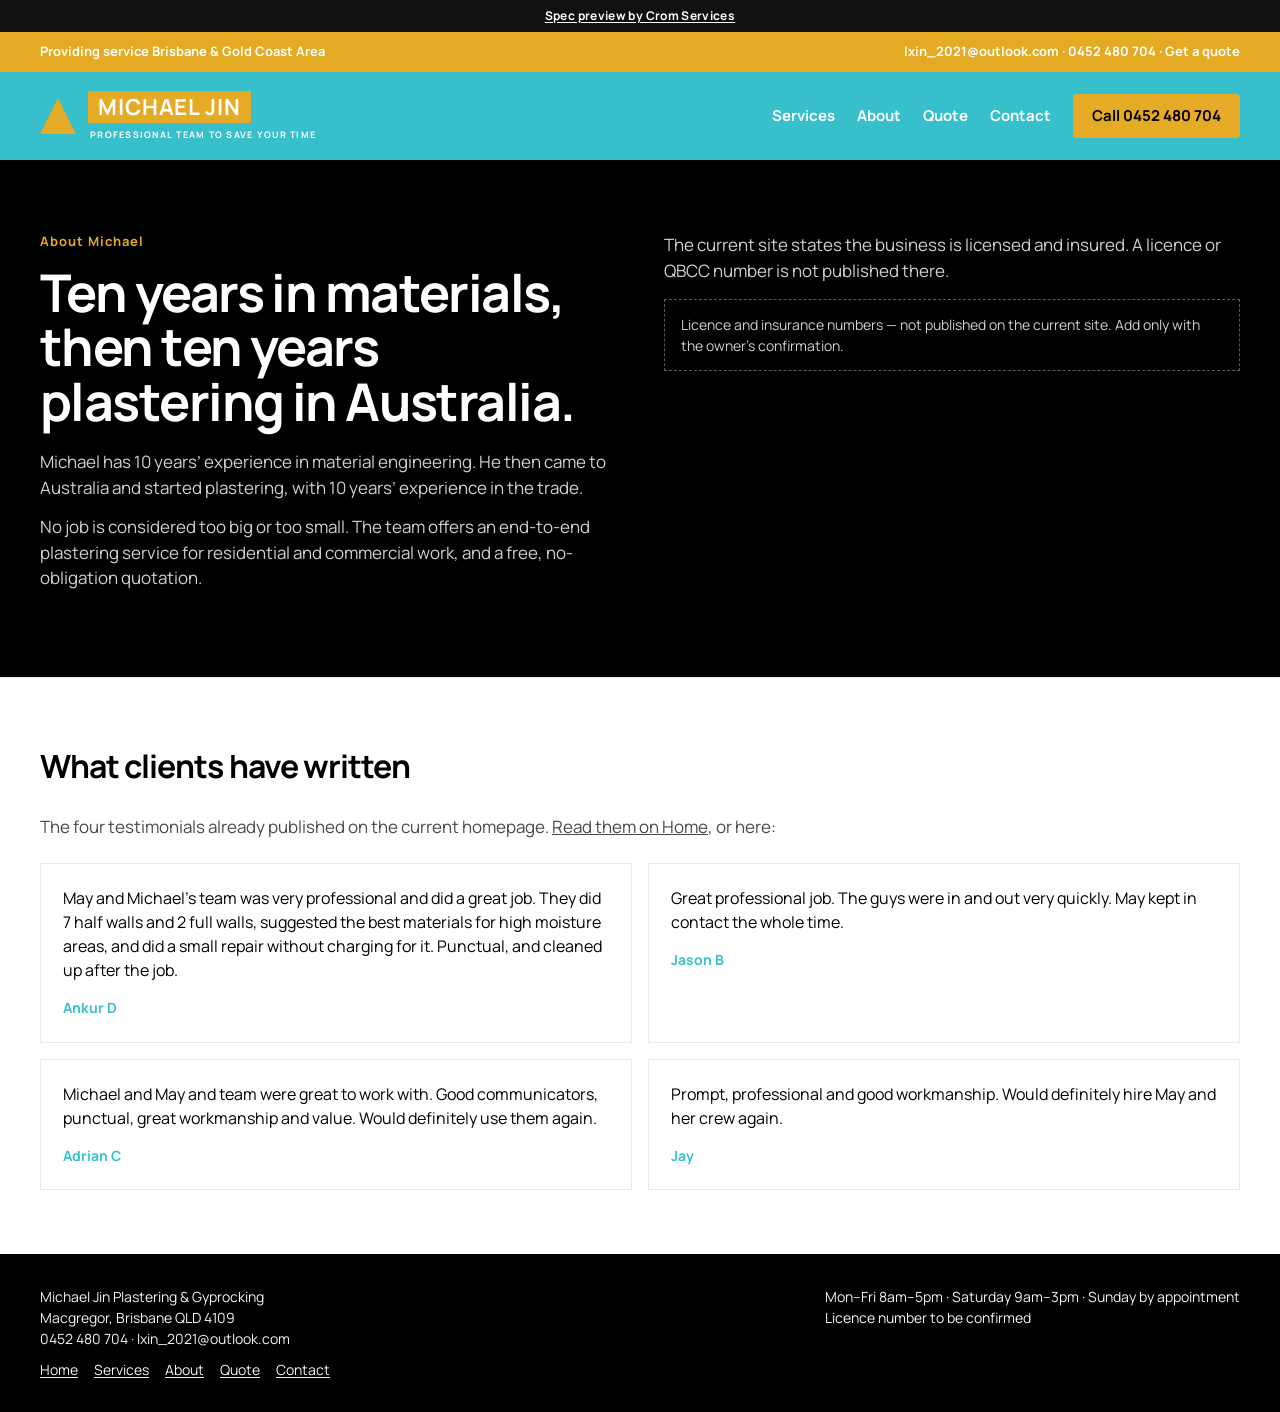
==== about.html @ 3e1ec268 "Build static spec preview for Michael Jin Plastering Five-page HTML/CSS preview from the v1.2 wirefr" ====
<!DOCTYPE html>
<html lang="en-AU">
<head>
  <meta charset="UTF-8">
  <meta name="viewport" content="width=device-width, initial-scale=1">
  <meta name="robots" content="noindex, nofollow">
  <title>About Michael Jin Plastering &amp; Gyprocking | Brisbane</title>
  <meta name="description" content="Michael has 10 years in material engineering and 10 years’ plastering in Australia. Based in Macgregor. Call 0452 480 704.">
  <link rel="canonical" href="https://cromservices.github.io/michael-jin-plastering-preview/about.html">
  <link rel="stylesheet" href="css/site.css">
  <script type="application/ld+json">
  {"@context":"https://schema.org","@type":["LocalBusiness","ProfessionalService"],"name":"Michael Jin Plastering & Gyprocking Brisbane","telephone":"+61452480704","email":"lxin_2021@outlook.com","address":{"@type":"PostalAddress","addressLocality":"Macgregor","addressRegion":"QLD","postalCode":"4109","addressCountry":"AU"},"areaServed":["Brisbane","Gold Coast"]}
  </script>
</head>
<body>
  <div class="preview-bar"><a href="https://cromservices.com.au">Spec preview by Crom Services</a></div>
  <div class="util">
    <div class="wrap">
      <span>Providing service Brisbane &amp; Gold Coast Area</span>
      <span><a href="mailto:lxin_2021@outlook.com">lxin_2021@outlook.com</a> · <a href="tel:+61452480704">0452 480 704</a> · <a href="quote.html">Get a quote</a></span>
    </div>
  </div>
  <header class="site">
    <div class="wrap">
      <a class="brand" href="index.html">
        <span class="mark" aria-hidden="true"></span>
        <div class="lockup">
          <div class="brand-name">Michael Jin</div>
          <div class="brand-tag">Professional team to save your time</div>
        </div>
      </a>
      <nav class="primary" aria-label="Primary">
        <a href="services.html">Services</a>
        <a href="about.html" aria-current="page">About</a>
        <a href="quote.html">Quote</a>
        <a href="contact.html">Contact</a>
        <a class="btn btn-gold" href="tel:+61452480704">Call 0452 480 704</a>
      </nav>
    </div>
  </header>
  <nav class="mobile" aria-label="Primary mobile">
    <div class="wrap">
      <a href="services.html">Services</a>
      <a href="about.html" aria-current="page">About</a>
      <a href="quote.html">Quote</a>
      <a href="contact.html">Contact</a>
    </div>
  </nav>

  <section class="about">
    <div class="wrap about-grid">
      <div>
        <p class="kicker">About Michael</p>
        <h1>Ten years in materials, then ten years plastering in Australia.</h1>
        <p>Michael has 10 years’ experience in material engineering. He then came to Australia and started plastering, with 10 years’ experience in the trade.</p>
        <p>No job is considered too big or too small. The team offers an end-to-end plastering service for residential and commercial work, and a free, no-obligation quotation.</p>
      </div>
      <div>
        <p>The current site states the business is licensed and insured. A licence or QBCC number is not published there.</p>
        <p class="lic">Licence and insurance numbers — not published on the current site. Add only with the owner’s confirmation.</p>
      </div>
    </div>
  </section>

  <section class="reviews">
    <div class="wrap">
      <h2>What clients have written</h2>
      <p class="help" style="color:var(--muted);margin-bottom:24px">The four testimonials already published on the current homepage. <a href="index.html#quote" style="text-decoration:underline">Read them on Home</a>, or here:</p>
      <div class="rev-grid">
        <article class="rev">
          <p>May and Michael’s team was very professional and did a great job. They did 7 half walls and 2 full walls, suggested the best materials for high moisture areas, and did a small repair without charging for it. Punctual, and cleaned up after the job.</p>
          <cite>Ankur D</cite>
        </article>
        <article class="rev">
          <p>Great professional job. The guys were in and out very quickly. May kept in contact the whole time.</p>
          <cite>Jason B</cite>
        </article>
        <article class="rev">
          <p>Michael and May and team were great to work with. Good communicators, punctual, great workmanship and value. Would definitely use them again.</p>
          <cite>Adrian C</cite>
        </article>
        <article class="rev">
          <p>Prompt, professional and good workmanship. Would definitely hire May and her crew again.</p>
          <cite>Jay</cite>
        </article>
      </div>
    </div>
  </section>

  <footer class="site">
    <div class="wrap">
      <div>
        Michael Jin Plastering &amp; Gyprocking<br>
        Macgregor, Brisbane QLD 4109<br>
        <a href="tel:+61452480704">0452 480 704</a> · <a href="mailto:lxin_2021@outlook.com">lxin_2021@outlook.com</a>
        <nav aria-label="Footer">
          <a href="index.html">Home</a>
          <a href="services.html">Services</a>
          <a href="about.html">About</a>
          <a href="quote.html">Quote</a>
          <a href="contact.html">Contact</a>
        </nav>
      </div>
      <div>Mon–Fri 8am–5pm · Saturday 9am–3pm · Sunday by appointment<br>Licence number to be confirmed</div>
    </div>
  </footer>
  <div class="sticky">
    <a class="btn btn-gold" href="tel:+61452480704">Call 0452 480 704</a>
    <a class="btn btn-line-light" href="quote.html">Get a quote</a>
  </div>
</body>
</html>
---- css/site.css ----
@font-face {
  font-family: Manrope;
  src: url("../fonts/manrope-400.woff2") format("woff2");
  font-weight: 400;
  font-style: normal;
  font-display: swap;
}
@font-face {
  font-family: Manrope;
  src: url("../fonts/manrope-700.woff2") format("woff2");
  font-weight: 700;
  font-style: normal;
  font-display: swap;
}

:root {
  --gold: #E5AB26;
  --gold-bar: #E4AA24;
  --teal: #37BFCB;
  --ink: #000000;
  --paper: #FFFFFF;
  --mist: #F9F9F9;
  --muted: #494A4C;
  --line: #EAEAEA;
}

* { box-sizing: border-box; margin: 0; padding: 0; }

html, body { background: var(--mist); color: var(--ink); }

body {
  font-family: Manrope, "Segoe UI", sans-serif;
  font-size: 17px;
  font-weight: 400;
  line-height: 1.5;
  -webkit-font-smoothing: antialiased;
}

h1, h2, h3, .brand-name { font-weight: 700; letter-spacing: -0.03em; }

a { color: inherit; text-decoration: none; }

.wrap { width: min(1200px, calc(100% - 48px)); margin: 0 auto; }

.btn {
  display: inline-flex;
  align-items: center;
  justify-content: center;
  min-height: 44px;
  padding: 0 18px;
  font-weight: 700;
  font-size: 15px;
  border-radius: 4px;
  border: 1.5px solid transparent;
  cursor: pointer;
  font-family: inherit;
}

.btn-gold { background: var(--gold); color: #000; }
.btn-ink { background: var(--ink); color: #fff; }
.btn-line { background: transparent; border-color: var(--ink); color: var(--ink); }
.btn-line-light { background: transparent; border-color: #fff; color: #fff; }

.preview-bar {
  background: #111;
  color: #fff;
  font-size: 12px;
  font-weight: 700;
  letter-spacing: 0.03em;
  min-height: 32px;
  display: flex;
  align-items: center;
  justify-content: center;
  text-align: center;
  padding: 6px 12px;
}
.preview-bar a {
  color: #fff;
  text-decoration: underline;
  text-underline-offset: 2px;
}

.util {
  background: var(--gold-bar);
  color: #fff;
  font-size: 13px;
  font-weight: 700;
}
.util .wrap {
  display: flex;
  justify-content: space-between;
  align-items: center;
  min-height: 40px;
  gap: 12px;
}
.util a:hover { text-decoration: underline; }

header.site { background: var(--teal); color: #fff; }
header.site .wrap {
  display: flex;
  align-items: center;
  justify-content: space-between;
  min-height: 88px;
  gap: 16px;
}

.brand { display: flex; align-items: center; gap: 12px; color: #fff; }
.mark {
  width: 36px;
  height: 36px;
  flex: 0 0 36px;
  background: var(--gold);
  clip-path: polygon(50% 0, 100% 100%, 0 100%);
}
.lockup { display: flex; flex-direction: column; align-items: flex-start; gap: 5px; }
.brand-name {
  display: inline-block;
  background: var(--gold);
  color: #fff;
  font-size: 22px;
  letter-spacing: 0.04em;
  text-transform: uppercase;
  padding: 4px 10px 3px;
  line-height: 1.15;
}
.brand-tag {
  color: #fff;
  font-size: 9px;
  font-weight: 700;
  letter-spacing: 0.14em;
  text-transform: uppercase;
  padding-left: 2px;
}

nav.primary {
  display: flex;
  align-items: center;
  gap: 22px;
  font-size: 15px;
  font-weight: 700;
}
nav.primary a:hover { color: #00353A; }
nav.mobile {
  display: none;
  background: #2aa8b4;
  font-size: 14px;
  font-weight: 700;
}
nav.mobile .wrap {
  display: flex;
  flex-wrap: wrap;
  gap: 8px 16px;
  padding: 10px 0;
}

.hero { background: var(--paper); padding: 72px 0 56px; }
.hero-grid {
  display: grid;
  grid-template-columns: 1.15fr 0.85fr;
  gap: 48px;
  align-items: start;
}
.page-intro { background: var(--paper); padding: 56px 0 40px; }
.kicker {
  font-size: 13px;
  font-weight: 700;
  letter-spacing: 0.08em;
  color: var(--teal);
  margin-bottom: 14px;
}
h1 { font-size: 52px; line-height: 1.05; margin-bottom: 20px; }
h1 em { font-style: normal; color: var(--teal); }
.lead { font-size: 20px; color: var(--muted); margin-bottom: 28px; max-width: 34em; }
.hero-actions { display: flex; flex-wrap: wrap; gap: 10px; }

.photo-slot {
  min-height: 360px;
  background: var(--mist);
  border: 1.5px dashed #C0C1CC;
  padding: 24px;
  display: flex;
  flex-direction: column;
  justify-content: flex-end;
  font-size: 14px;
  color: var(--muted);
}
.photo-slot strong { display: block; color: var(--ink); margin-bottom: 6px; font-weight: 700; }

.board { padding: 8px 0 72px; }
.board h2 { font-size: 32px; margin-bottom: 24px; }
.grid8 { display: grid; grid-template-columns: repeat(4, 1fr); gap: 14px; }
.grid8 article {
  background: var(--paper);
  padding: 22px 20px;
  min-height: 120px;
  border-top: 3px solid var(--gold);
}
.grid8 span {
  display: block;
  font-size: 12px;
  font-weight: 700;
  color: var(--teal);
  letter-spacing: 0.1em;
  margin-bottom: 8px;
}
.grid8 h3 { font-size: 20px; }

.about { background: var(--ink); color: #fff; padding: 72px 0; }
.about-grid { display: grid; grid-template-columns: 1fr 1fr; gap: 48px; }
.about h2 { font-size: 36px; margin-bottom: 16px; }
.about p { color: #D0D0D0; margin-bottom: 14px; }
.about .kicker { color: var(--gold); }
.lic {
  margin-top: 16px;
  padding: 14px 16px;
  border: 1.5px dashed #5A5A5A;
  font-size: 14px;
  color: #EDEDED;
}
.lic-paper {
  margin: 16px 0 0;
  padding: 14px 16px;
  border: 1.5px dashed #C0C1CC;
  background: var(--mist);
  font-size: 14px;
  color: var(--muted);
}

.quote { padding: 72px 0; background: var(--paper); }
.quote-grid { display: grid; grid-template-columns: 0.85fr 1.15fr; gap: 48px; }
.quote h2 { font-size: 36px; margin-bottom: 12px; }
.quote .help { color: var(--muted); margin-bottom: 20px; }
.form-note { font-size: 14px; color: var(--muted); margin-top: 10px; }
.thanks {
  background: var(--mist);
  border: 1px solid var(--line);
  padding: 26px;
}

form.quote-form {
  background: var(--mist);
  border: 1px solid var(--line);
  padding: 26px;
  display: grid;
  grid-template-columns: 1fr 1fr;
  gap: 14px 16px;
}
form.quote-form label {
  display: flex;
  flex-direction: column;
  gap: 6px;
  font-size: 13px;
  font-weight: 700;
}
form.quote-form label.full { grid-column: 1 / -1; }
form.quote-form input,
form.quote-form select,
form.quote-form textarea {
  font: inherit;
  font-weight: 400;
  border: 1px solid #C0C1CC;
  background: #fff;
  min-height: 44px;
  padding: 8px 12px;
  border-radius: 4px;
  color: var(--ink);
}
form.quote-form textarea { min-height: 90px; resize: none; }
form.quote-form .submit { grid-column: 1 / -1; justify-self: start; }

.nap {
  padding: 0 0 64px;
  display: grid;
  grid-template-columns: repeat(3, 1fr);
  gap: 16px;
  width: min(1200px, calc(100% - 48px));
  margin: 0 auto;
}
.nap article {
  background: var(--paper);
  border: 1px solid var(--line);
  padding: 20px;
}
.nap h2, .nap h3 {
  font-size: 12px;
  letter-spacing: 0.12em;
  text-transform: uppercase;
  margin-bottom: 8px;
  color: var(--teal);
  font-weight: 700;
}

.reviews { background: var(--paper); border-top: 1px solid var(--line); padding: 64px 0; }
.reviews h2 { font-size: 32px; margin-bottom: 24px; }
.reviews h2 + h2,
.reviews .rev-grid + h2 { margin-top: 36px; }
.rev-grid { display: grid; grid-template-columns: 1fr 1fr; gap: 16px; }
.rev { border: 1px solid var(--line); padding: 22px; }
.rev p { font-size: 16px; margin-bottom: 12px; }
.rev cite { font-style: normal; font-weight: 700; font-size: 14px; color: var(--teal); }
.reviews-gap {
  margin-top: 8px;
  border: 1.5px dashed #C0C1CC;
  background: var(--mist);
  padding: 28px;
  color: var(--muted);
  font-size: 16px;
}

.areas-wrap { padding: 0 0 64px; }
.areas-wrap h2 { font-size: 32px; margin: 0 0 12px; }
.chips { color: var(--muted); font-size: 15px; line-height: 1.8; }

.prose { padding: 0 0 72px; }
.prose h2 { font-size: 28px; margin: 0 0 12px; }
.prose h3 { font-size: 22px; margin: 0 0 8px; }
.prose p, .prose ul { color: var(--muted); margin-bottom: 16px; max-width: 46em; }
.service-list { display: grid; gap: 16px; }
.service-list article {
  background: var(--paper);
  border-top: 3px solid var(--gold);
  padding: 24px 22px;
}
.cta-band { padding: 0 0 72px; }

footer.site { background: var(--ink); color: #F3F3F3; padding: 32px 0; font-size: 14px; }
footer.site .wrap {
  display: flex;
  justify-content: space-between;
  gap: 20px;
  flex-wrap: wrap;
}
footer.site nav { display: flex; flex-wrap: wrap; gap: 12px 16px; margin-top: 10px; }
footer.site nav a { text-decoration: underline; text-underline-offset: 2px; }

.sticky {
  display: none;
  position: sticky;
  bottom: 0;
  background: var(--ink);
  padding: 10px 16px;
  gap: 10px;
  z-index: 5;
}
.sticky a { flex: 1; }

@media (max-width: 900px) {
  .wrap, .nap { width: min(1200px, calc(100% - 32px)); }
  h1 { font-size: 32px; }
  .hero { padding: 36px 0 24px; }
  .page-intro { padding: 36px 0 24px; }
  .hero-grid,
  .about-grid,
  .quote-grid,
  .grid8,
  .rev-grid,
  .nap { grid-template-columns: 1fr; }
  nav.primary { display: none; }
  nav.mobile { display: block; color: #fff; }
  header.site .wrap { min-height: 72px; }
  .brand-name { font-size: 18px; }
  form.quote-form { grid-template-columns: 1fr; }
  form.quote-form label.full,
  form.quote-form .submit { grid-column: auto; }
  form.quote-form .submit { width: 100%; }
  .photo-slot { min-height: 200px; }
  .sticky { display: flex; }
  footer.site { padding-bottom: 80px; }
  .util .wrap { font-size: 12px; }
}
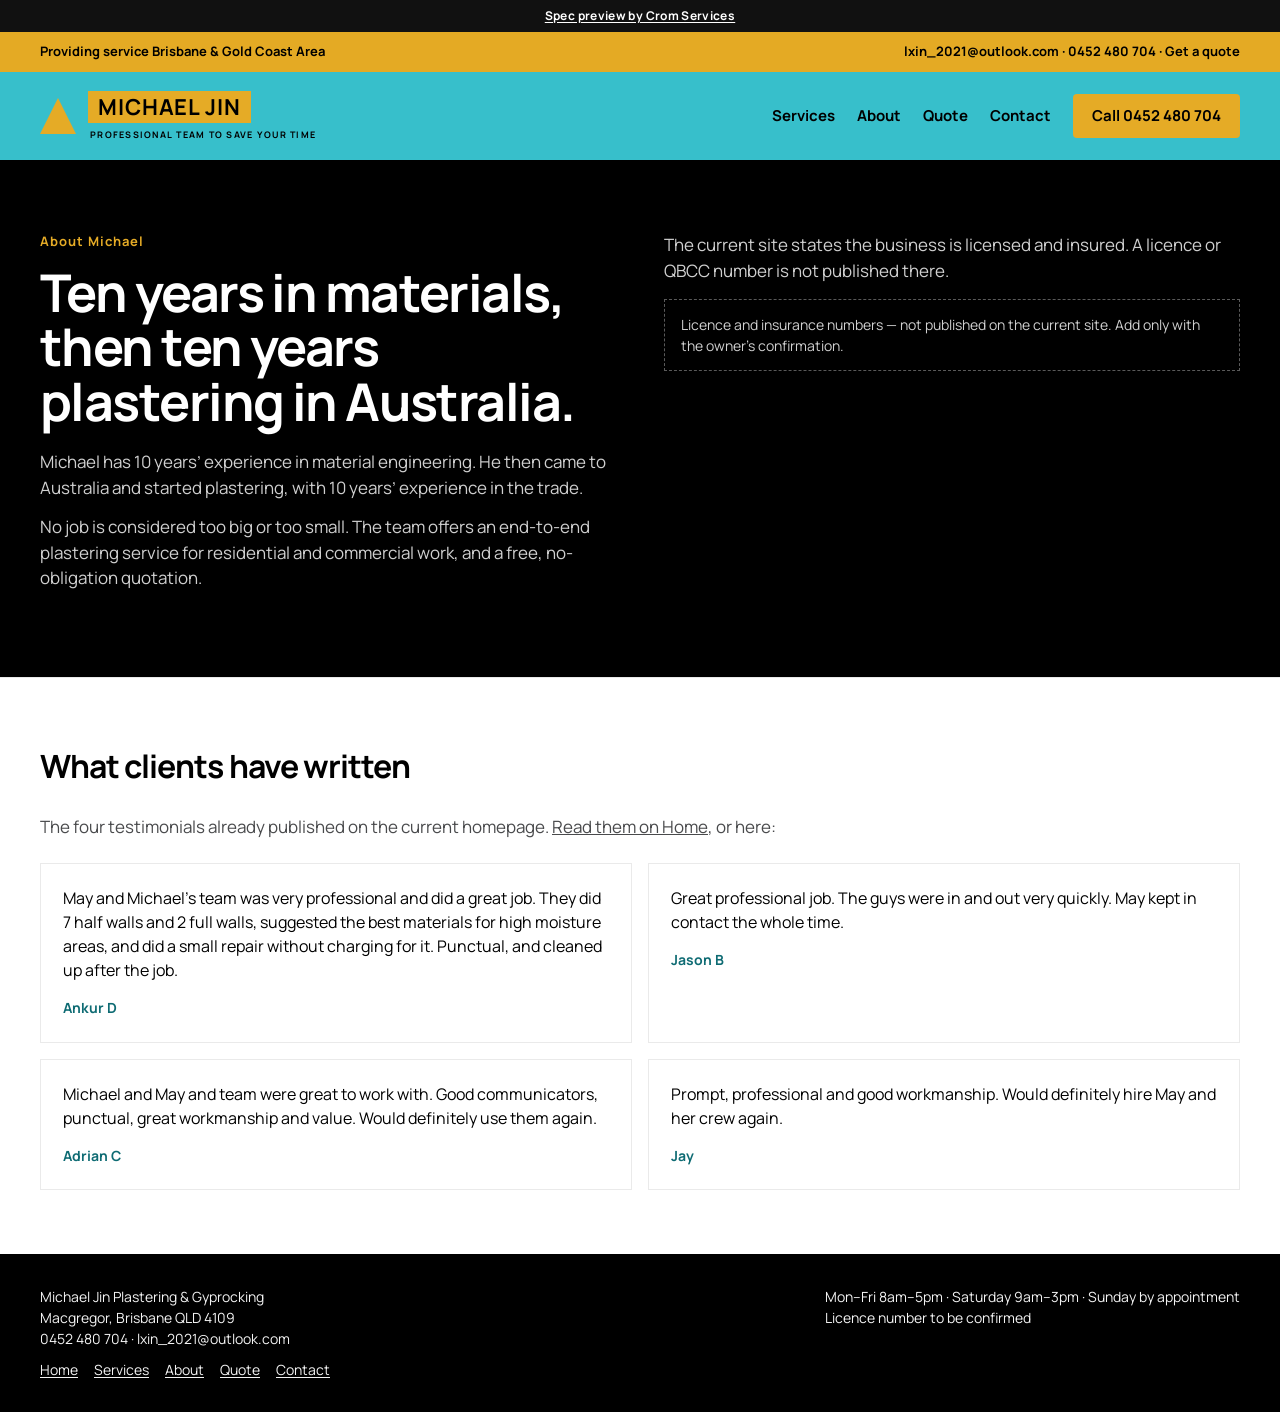
==== commit c6cda1b3: "Audit fixes for the spec preview Drop sitemap and LocalBusiness JSON-LD, use a neutral noindex descr" ====
--- a/about.html
+++ b/about.html
@@ -5,12 +5,9 @@
   <meta name="viewport" content="width=device-width, initial-scale=1">
   <meta name="robots" content="noindex, nofollow">
   <title>About Michael Jin Plastering &amp; Gyprocking | Brisbane</title>
-  <meta name="description" content="Michael has 10 years in material engineering and 10 years’ plastering in Australia. Based in Macgregor. Call 0452 480 704.">
+  <meta name="description" content="Spec preview by Crom Services. Not the live site. Not indexed.">
   <link rel="canonical" href="https://cromservices.github.io/michael-jin-plastering-preview/about.html">
   <link rel="stylesheet" href="css/site.css">
-  <script type="application/ld+json">
-  {"@context":"https://schema.org","@type":["LocalBusiness","ProfessionalService"],"name":"Michael Jin Plastering & Gyprocking Brisbane","telephone":"+61452480704","email":"lxin_2021@outlook.com","address":{"@type":"PostalAddress","addressLocality":"Macgregor","addressRegion":"QLD","postalCode":"4109","addressCountry":"AU"},"areaServed":["Brisbane","Gold Coast"]}
-  </script>
 </head>
 <body>
   <div class="preview-bar"><a href="https://cromservices.com.au">Spec preview by Crom Services</a></div>
--- a/css/site.css
+++ b/css/site.css
@@ -17,6 +17,7 @@
   --gold: #E5AB26;
   --gold-bar: #E4AA24;
   --teal: #37BFCB;
+  --teal-ink: #0E6B73;
   --ink: #000000;
   --paper: #FFFFFF;
   --mist: #F9F9F9;
@@ -62,6 +63,9 @@
 .btn-line-light { background: transparent; border-color: #fff; color: #fff; }
 
 .preview-bar {
+  position: sticky;
+  top: 0;
+  z-index: 40;
   background: #111;
   color: #fff;
   font-size: 12px;
@@ -82,7 +86,7 @@
 
 .util {
   background: var(--gold-bar);
-  color: #fff;
+  color: var(--ink);
   font-size: 13px;
   font-weight: 700;
 }
@@ -95,7 +99,7 @@
 }
 .util a:hover { text-decoration: underline; }
 
-header.site { background: var(--teal); color: #fff; }
+header.site { background: var(--teal); color: var(--ink); }
 header.site .wrap {
   display: flex;
   align-items: center;
@@ -104,7 +108,7 @@
   gap: 16px;
 }
 
-.brand { display: flex; align-items: center; gap: 12px; color: #fff; }
+.brand { display: flex; align-items: center; gap: 12px; color: var(--ink); }
 .mark {
   width: 36px;
   height: 36px;
@@ -116,7 +120,7 @@
 .brand-name {
   display: inline-block;
   background: var(--gold);
-  color: #fff;
+  color: var(--ink);
   font-size: 22px;
   letter-spacing: 0.04em;
   text-transform: uppercase;
@@ -124,7 +128,7 @@
   line-height: 1.15;
 }
 .brand-tag {
-  color: #fff;
+  color: var(--ink);
   font-size: 9px;
   font-weight: 700;
   letter-spacing: 0.14em;
@@ -142,7 +146,8 @@
 nav.primary a:hover { color: #00353A; }
 nav.mobile {
   display: none;
-  background: #2aa8b4;
+  background: var(--teal);
+  color: var(--ink);
   font-size: 14px;
   font-weight: 700;
 }
@@ -165,11 +170,11 @@
   font-size: 13px;
   font-weight: 700;
   letter-spacing: 0.08em;
-  color: var(--teal);
+  color: var(--teal-ink);
   margin-bottom: 14px;
 }
 h1 { font-size: 52px; line-height: 1.05; margin-bottom: 20px; }
-h1 em { font-style: normal; color: var(--teal); }
+h1 em { font-style: normal; color: var(--teal-ink); }
 .lead { font-size: 20px; color: var(--muted); margin-bottom: 28px; max-width: 34em; }
 .hero-actions { display: flex; flex-wrap: wrap; gap: 10px; }
 
@@ -199,7 +204,7 @@
   display: block;
   font-size: 12px;
   font-weight: 700;
-  color: var(--teal);
+  color: var(--teal-ink);
   letter-spacing: 0.1em;
   margin-bottom: 8px;
 }
@@ -266,6 +271,11 @@
   color: var(--ink);
 }
 form.quote-form textarea { min-height: 90px; resize: none; }
+form.quote-form input::placeholder,
+form.quote-form textarea::placeholder {
+  color: #595959;
+  opacity: 1;
+}
 form.quote-form .submit { grid-column: 1 / -1; justify-self: start; }
 
 .nap {
@@ -286,7 +296,7 @@
   letter-spacing: 0.12em;
   text-transform: uppercase;
   margin-bottom: 8px;
-  color: var(--teal);
+  color: var(--teal-ink);
   font-weight: 700;
 }
 
@@ -297,7 +307,7 @@
 .rev-grid { display: grid; grid-template-columns: 1fr 1fr; gap: 16px; }
 .rev { border: 1px solid var(--line); padding: 22px; }
 .rev p { font-size: 16px; margin-bottom: 12px; }
-.rev cite { font-style: normal; font-weight: 700; font-size: 14px; color: var(--teal); }
+.rev cite { font-style: normal; font-weight: 700; font-size: 14px; color: var(--teal-ink); }
 .reviews-gap {
   margin-top: 8px;
   border: 1.5px dashed #C0C1CC;
@@ -356,7 +366,7 @@
   .rev-grid,
   .nap { grid-template-columns: 1fr; }
   nav.primary { display: none; }
-  nav.mobile { display: block; color: #fff; }
+  nav.mobile { display: block; color: var(--ink); }
   header.site .wrap { min-height: 72px; }
   .brand-name { font-size: 18px; }
   form.quote-form { grid-template-columns: 1fr; }
